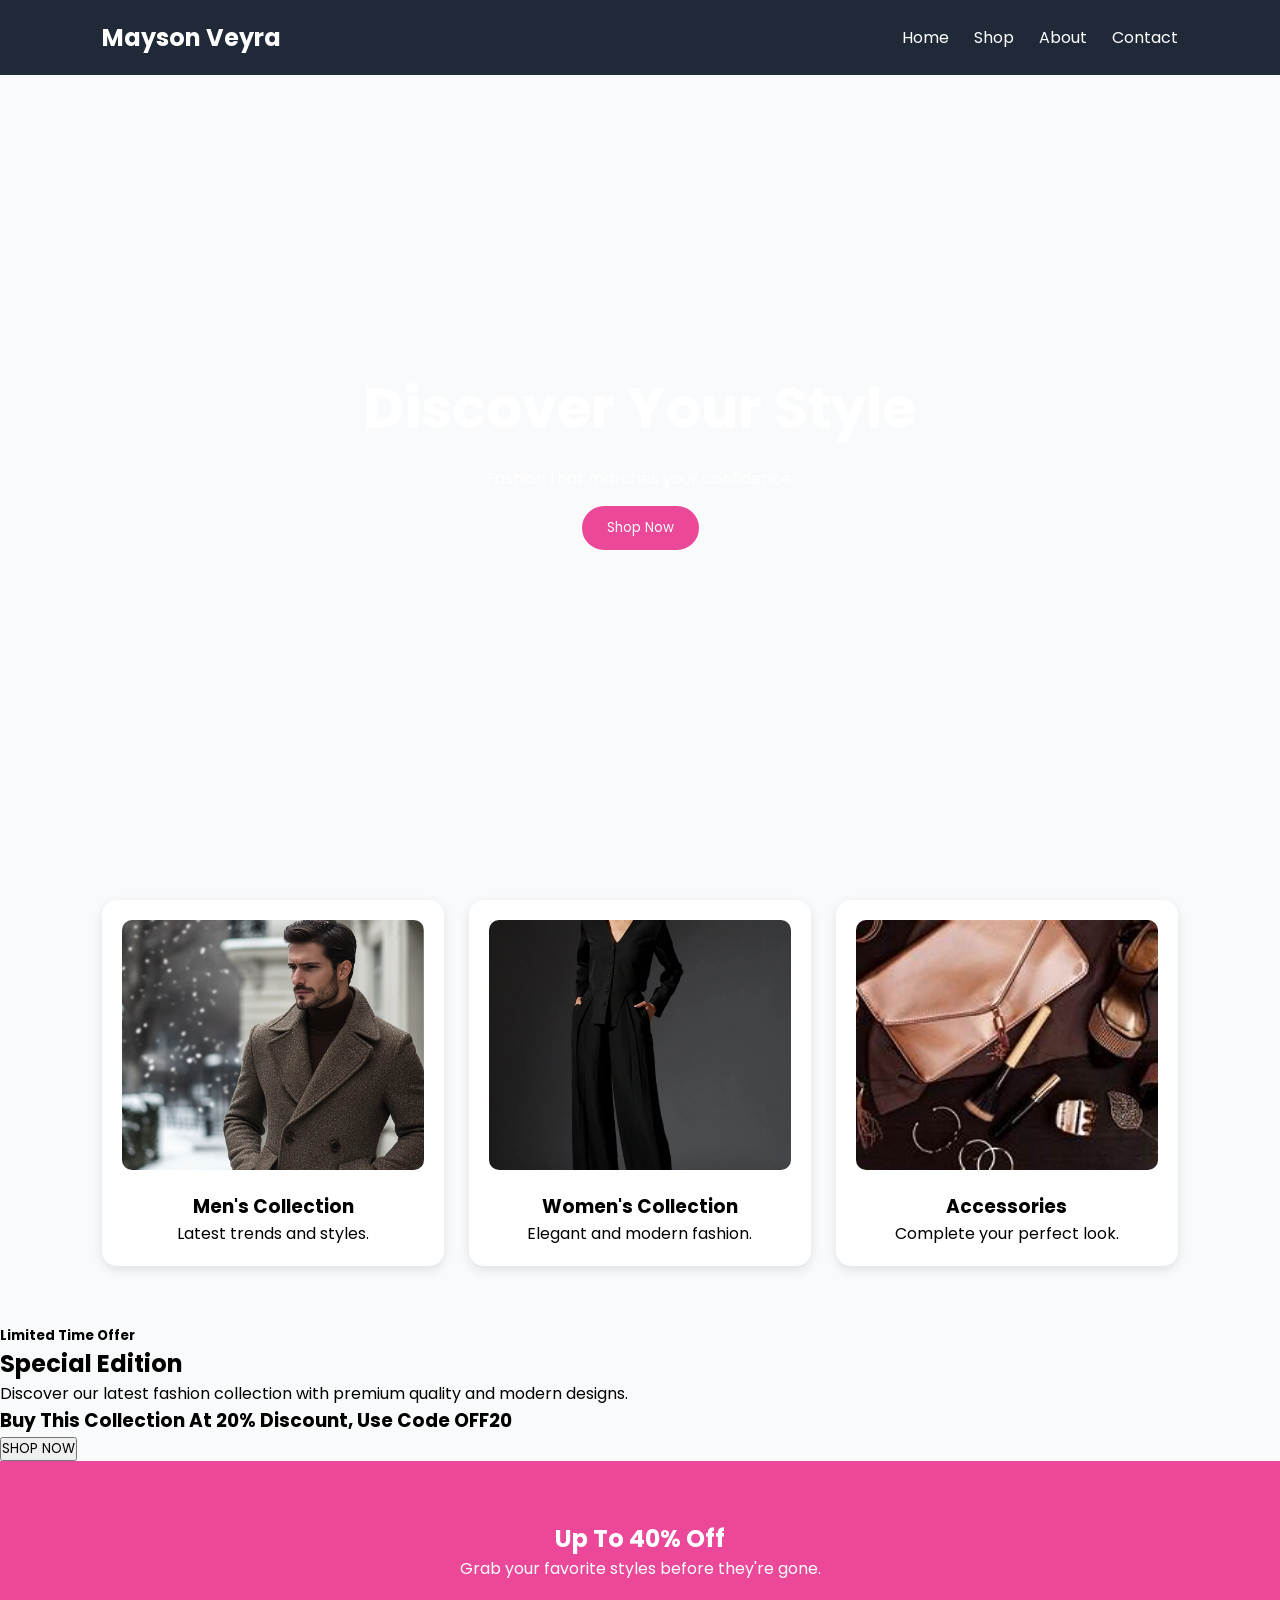
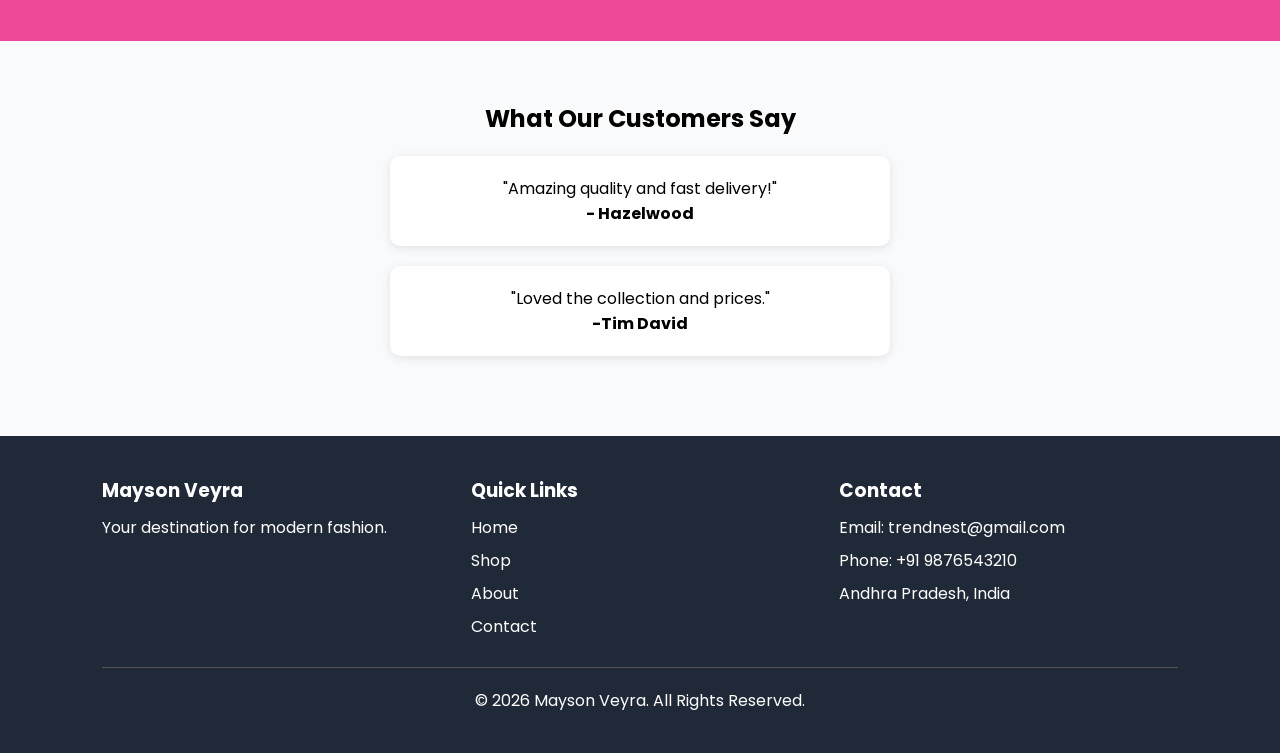
==== index.html @ 1f8a085d "Add files via upload" ====
<!DOCTYPE html>
<html lang="en">
<head>
<meta charset="UTF-8">
<meta name="viewport" content="width=device-width, initial-scale=1.0">
<title>Mayson Veyra</title>

<link rel="stylesheet" href="style.css">

<link href="https://fonts.googleapis.com/css2?family=Poppins:wght@300;400;600;700&display=swap" rel="stylesheet">
</head>

<body>

<nav>
    <h2>Mayson Veyra</h2>

    <ul>
        <li><a href="#">Home</a></li>
        <li><a href="#">Shop</a></li>
        <li><a href="#">About</a></li>
        <li><a href="#">Contact</a></li>
    </ul>
</nav>

<section class="hero">
    <div>
        <h1>Discover Your Style</h1>
        <p>Fashion that matches your confidence.</p>
        <button class="btn" onclick="shopNow()">Shop Now</button>
    </div>
</section>

<section class="categories">

    <div class="card">
        <img src="image3.jpg" alt="Men">
        <h3>Men's Collection</h3>
        <p>Latest trends and styles.</p>
    </div>

    <div class="card">
        <img src="image2.jpg" alt="Women">
        <h3>Women's Collection</h3>
        <p>Elegant and modern fashion.</p>
    </div>

    <div class="card">
        <img src="image1.jpg" alt="Accessories">
        <h3>Accessories</h3>
        <p>Complete your perfect look.</p>
    </div>

</section>

<section class="special-edition">
    <div class="special-content">
        <h5>Limited Time Offer</h5>

        <h1>Special Edition</h1>

        <p>
            Discover our latest fashion collection with premium quality
            and modern designs.
        </p>

        <h3>Buy This Collection At 20% Discount, Use Code OFF20</h3>

        <button class="shop-btn">SHOP NOW</button>
    </div>
</section>

</section>

<section class="offer">
    <h2>Up To 40% Off</h2>
    <p>Grab your favorite styles before they're gone.</p>
</section>

<section class="reviews">
    <h2>What Our Customers Say</h2>

    <div class="review-box">
        <p>"Amazing quality and fast delivery!"</p>
        <h4>- Hazelwood</h4>
    </div>

    <div class="review-box">
        <p>"Loved the collection and prices."</p>
        <h4>-Tim David</h4>
    </div>
</section>

<footer>

<div class="footer-container">

<div>
<h3>Mayson Veyra</h3>
<p>Your destination for modern fashion.</p>
</div>

<div>
<h3>Quick Links</h3>
<p>Home</p>
<p>Shop</p>
<p>About</p>
<p>Contact</p>
</div>

<div>
<h3>Contact</h3>
<p>Email: trendnest@gmail.com</p>
<p>Phone: +91 9876543210</p>
<p>Andhra Pradesh, India</p>
</div>

</div>

<hr>

<p class="copyright">
© 2026 Mayson Veyra. All Rights Reserved.
</p>

</footer>

<script src="script.js"></script>

</body>
</html>
---- style.css ----
*{
    margin:0;
    padding:0;
    box-sizing:border-box;
    font-family:'Poppins',sans-serif;
}

body{
    background:#F9FAFB;
}

nav{
    background:#1F2937;
    color:white;
    padding:20px 8%;
    display:flex;
    justify-content:space-between;
    align-items:center;
}

nav ul{
    display:flex;
    list-style:none;
    gap:25px;
}

nav a{
    color:white;
    text-decoration:none;
}

.hero{
    height:85vh;
    background:url('https://images.unsplash.com/photo-1441986300917-64674bd600d8?q=80&w=1200') center/cover;
    display:flex;
    justify-content:center;
    align-items:center;
    text-align:center;
    color:white;
}

.hero h1{
    font-size:3.5rem;
}

.hero p{
    margin:15px 0;
}

.btn{
    background:#EC4899;
    color:white;
    border:none;
    padding:12px 25px;
    border-radius:30px;
    cursor:pointer;
}

.categories{
    padding:60px 8%;
    display:grid;
    grid-template-columns:repeat(auto-fit,minmax(250px,1fr));
    gap:25px;
}

.card{
    background:white;
    padding:20px;
    border-radius:15px;
    text-align:center;
    box-shadow:0 4px 12px rgba(0,0,0,0.1);
}

.card img{
    width:100%;
    height:250px;
    object-fit:cover;
    border-radius:10px;
    margin-bottom:15px;
}

.offer{
    background:#EC4899;
    color:white;
    text-align:center;
    padding:60px;
}

.reviews{
    padding:60px 8%;
    text-align:center;
}

.review-box{
    background:white;
    padding:20px;
    margin:20px auto;
    max-width:500px;
    border-radius:10px;
    box-shadow:0 2px 10px rgba(0,0,0,0.1);
}

footer{
    background:#1F2937;
    color:white;
    padding:40px 8%;
}

.footer-container{
    display:grid;
    grid-template-columns:repeat(auto-fit,minmax(200px,1fr));
    gap:30px;
}

.footer-container h3{
    margin-bottom:10px;
}

.footer-container p{
    margin:8px 0;
}

hr{
    margin:20px 0;
    border:none;
    height:1px;
    background:#555;
}

.copyright{
    text-align:center;
}
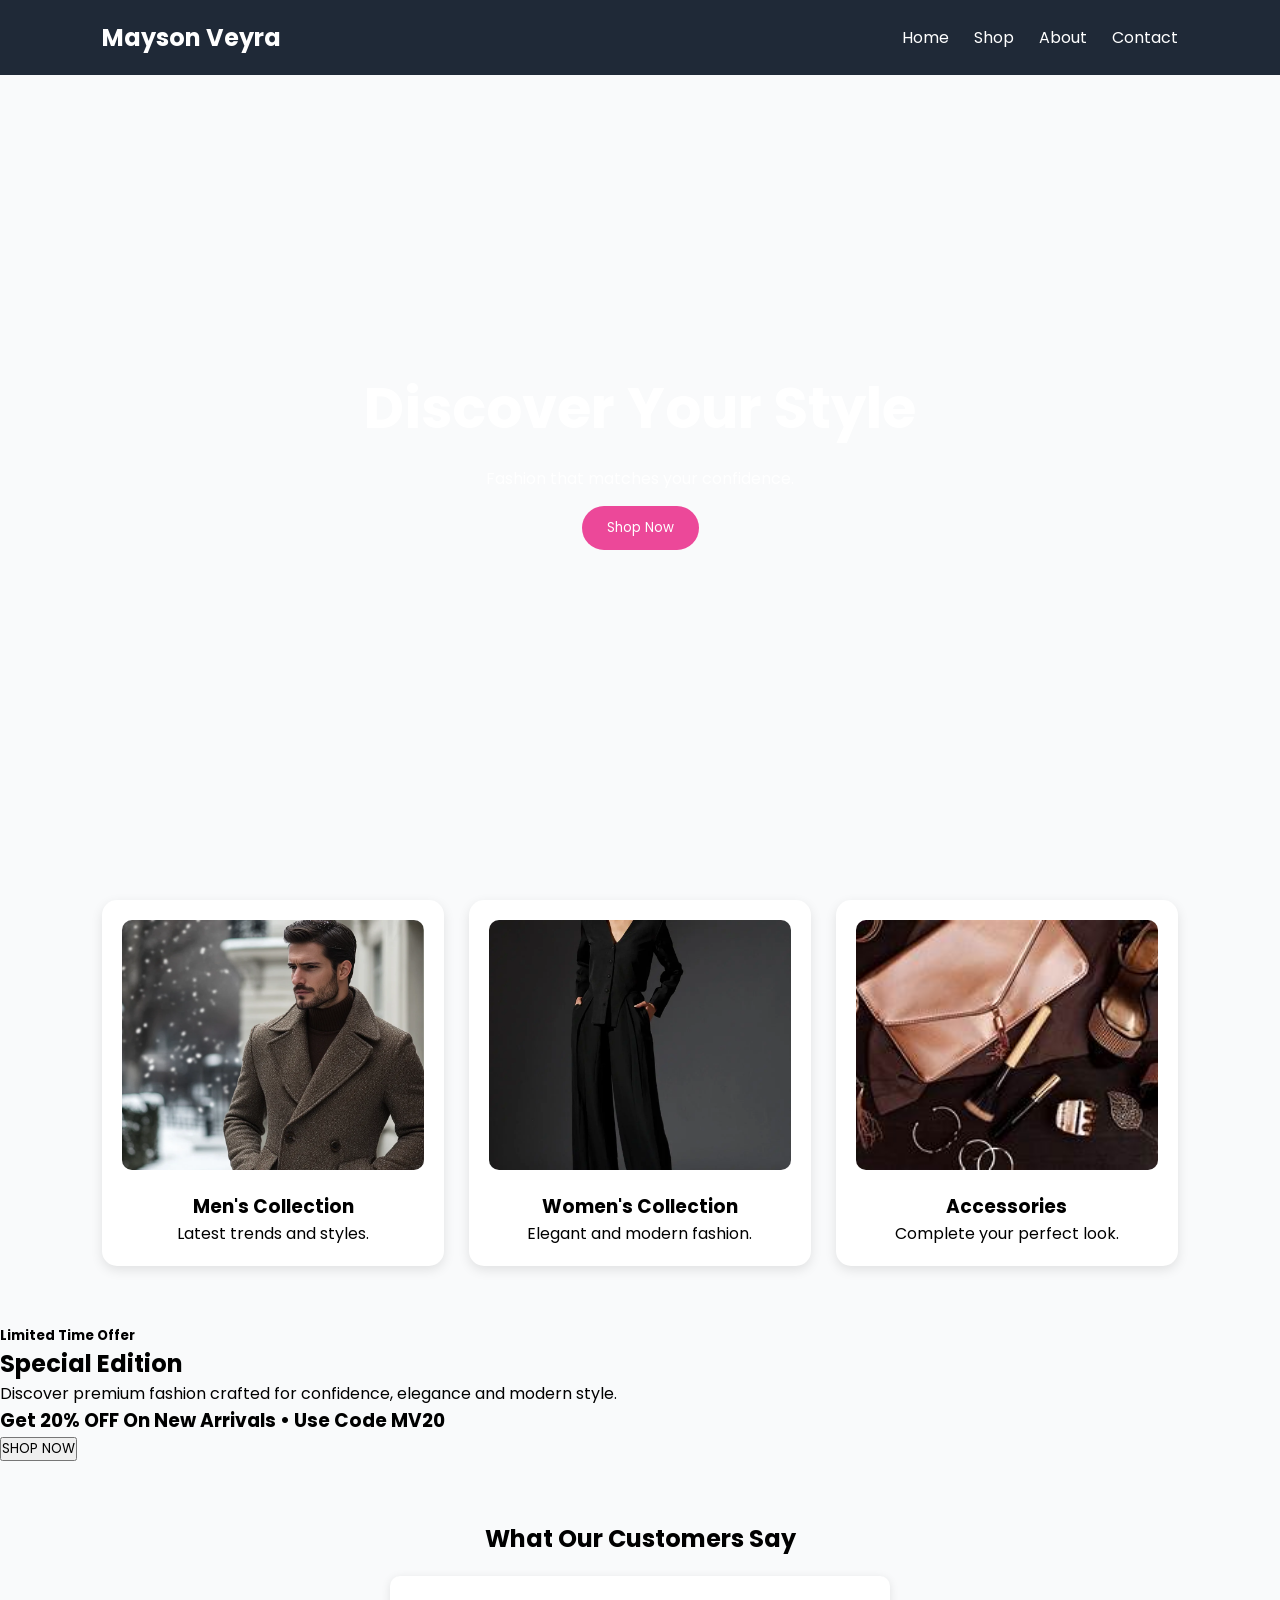
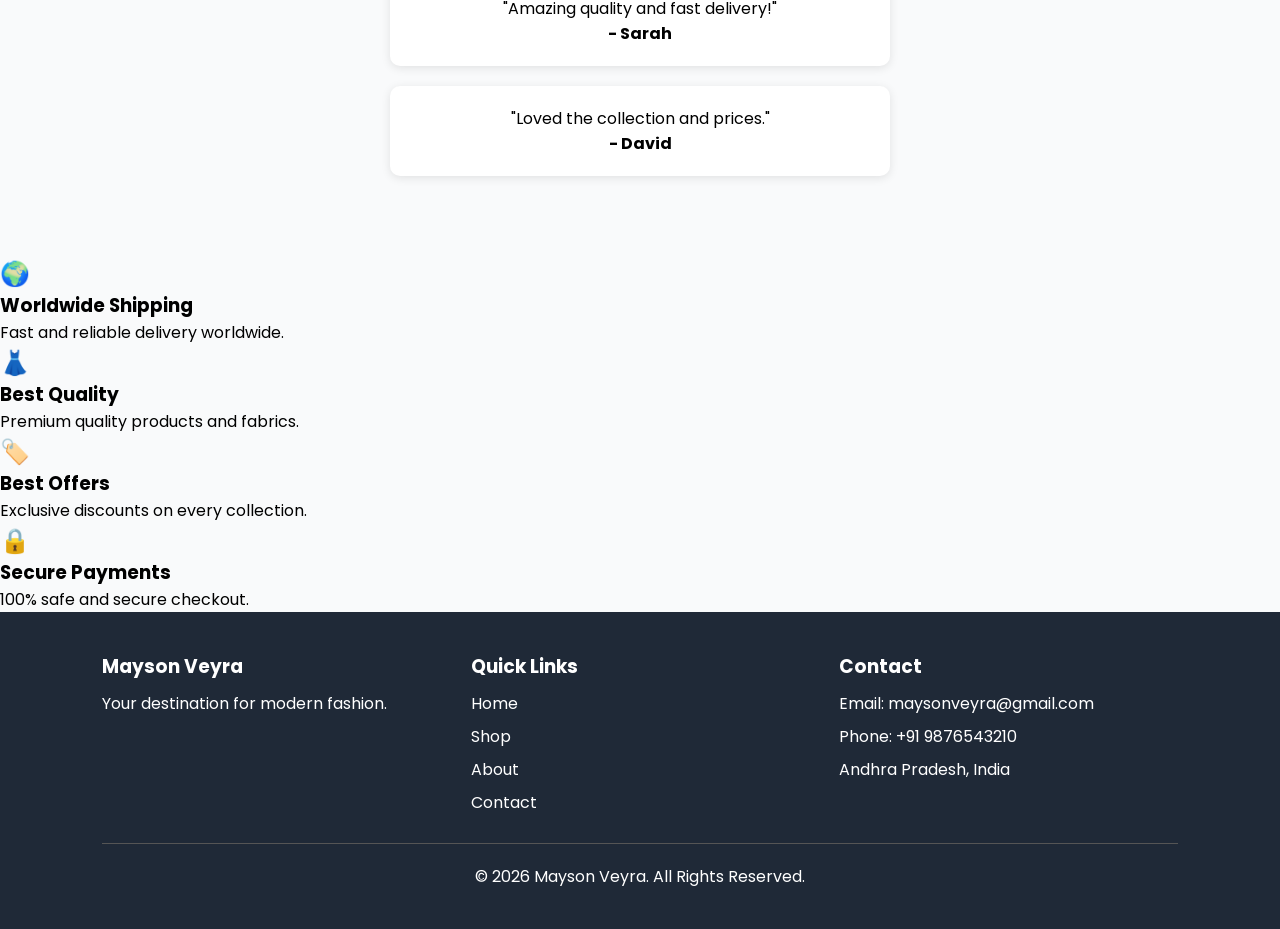
==== commit 465b1436: "Update index.html" ====
--- a/index.html
+++ b/index.html
@@ -60,21 +60,14 @@
         <h1>Special Edition</h1>
 
         <p>
-            Discover our latest fashion collection with premium quality
-            and modern designs.
+            Discover premium fashion crafted for confidence,
+            elegance and modern style.
         </p>
 
-        <h3>Buy This Collection At 20% Discount, Use Code OFF20</h3>
+        <h3>Get 20% OFF On New Arrivals • Use Code MV20</h3>
 
         <button class="shop-btn">SHOP NOW</button>
     </div>
-</section>
-
-</section>
-
-<section class="offer">
-    <h2>Up To 40% Off</h2>
-    <p>Grab your favorite styles before they're gone.</p>
 </section>
 
 <section class="reviews">
@@ -82,13 +75,41 @@
 
     <div class="review-box">
         <p>"Amazing quality and fast delivery!"</p>
-        <h4>- Hazelwood</h4>
+        <h4>- Sarah</h4>
     </div>
 
     <div class="review-box">
         <p>"Loved the collection and prices."</p>
-        <h4>-Tim David</h4>
+        <h4>- David</h4>
     </div>
+</section>
+
+<section class="features">
+
+    <div class="feature">
+        <h2>🌍</h2>
+        <h3>Worldwide Shipping</h3>
+        <p>Fast and reliable delivery worldwide.</p>
+    </div>
+
+    <div class="feature">
+        <h2>👗</h2>
+        <h3>Best Quality</h3>
+        <p>Premium quality products and fabrics.</p>
+    </div>
+
+    <div class="feature">
+        <h2>🏷️</h2>
+        <h3>Best Offers</h3>
+        <p>Exclusive discounts on every collection.</p>
+    </div>
+
+    <div class="feature">
+        <h2>🔒</h2>
+        <h3>Secure Payments</h3>
+        <p>100% safe and secure checkout.</p>
+    </div>
+
 </section>
 
 <footer>
@@ -110,7 +131,7 @@
 
 <div>
 <h3>Contact</h3>
-<p>Email: trendnest@gmail.com</p>
+<p>Email: maysonveyra@gmail.com</p>
 <p>Phone: +91 9876543210</p>
 <p>Andhra Pradesh, India</p>
 </div>
@@ -128,4 +149,4 @@
 <script src="script.js"></script>
 
 </body>
-</html>+</html>
